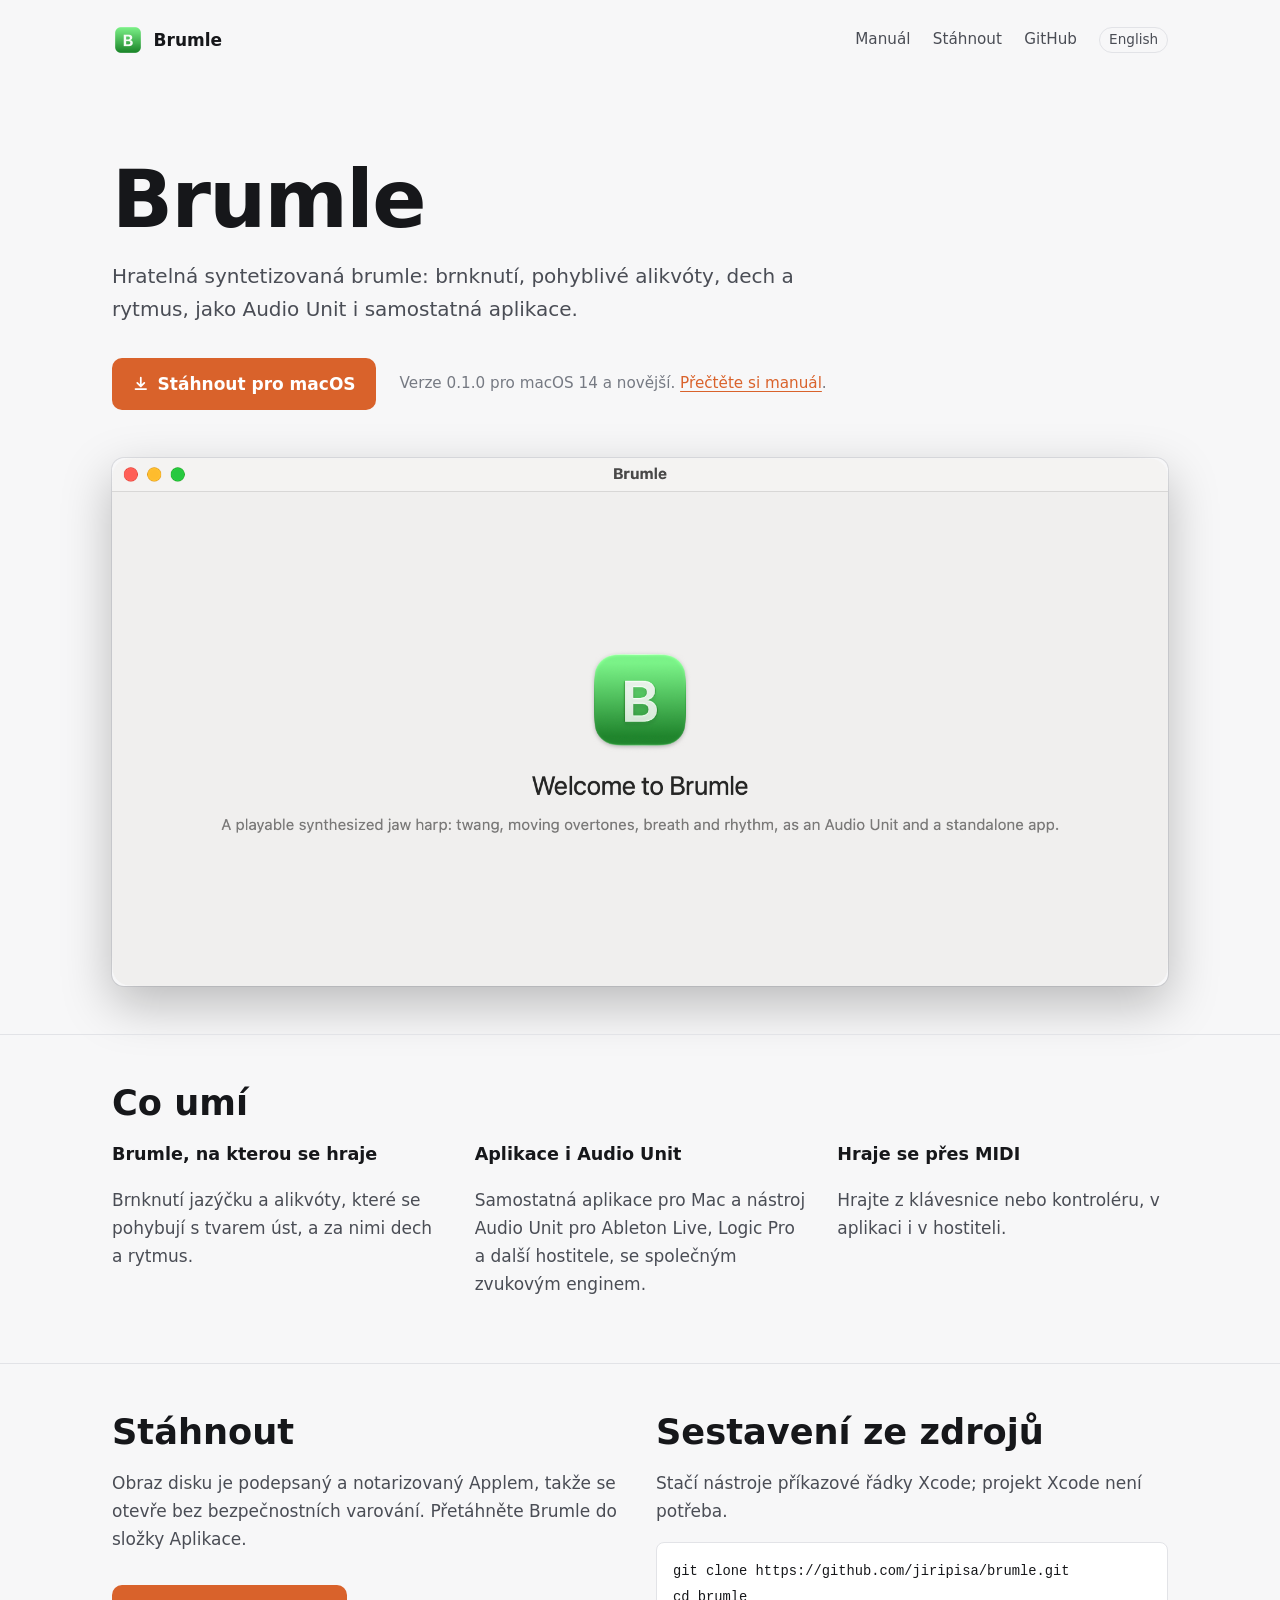
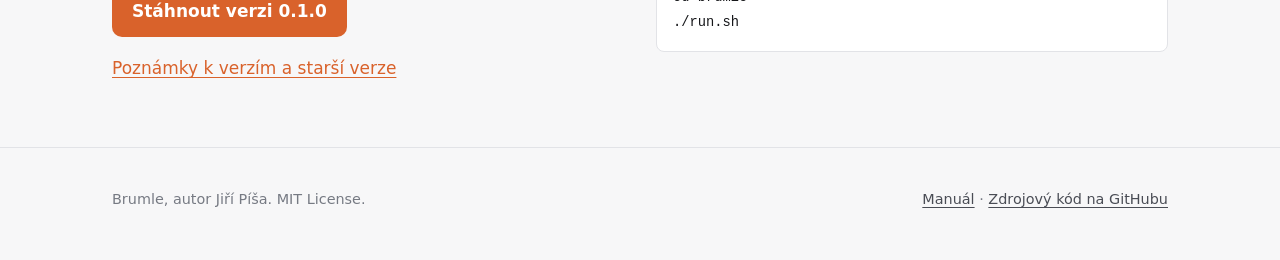
==== docs/cs/index.html @ c971d028 "chore: app skeleton — a synthesized jaw harp, app and Audio Unit to come" ====
<!doctype html>
<html lang="cs">
<head>
<meta charset="utf-8">
<meta name="viewport" content="width=device-width, initial-scale=1">
<title>Brumle pro macOS</title>
<meta name="description" content="Hratelná syntetizovaná brumle: brnknutí, pohyblivé alikvóty, dech a rytmus, jako Audio Unit i samostatná aplikace.">
<meta property="og:title" content="Brumle">
<meta property="og:description" content="Hratelná syntetizovaná brumle: brnknutí, pohyblivé alikvóty, dech a rytmus, jako Audio Unit i samostatná aplikace.">
<meta property="og:image" content="https://jiripisa.github.io/brumle/assets/brumle-window.png">
<meta property="og:type" content="website">
<link rel="alternate" hreflang="en" href="https://jiripisa.github.io/brumle/">
<link rel="alternate" hreflang="cs" href="https://jiripisa.github.io/brumle/cs/">
<link rel="alternate" hreflang="x-default" href="https://jiripisa.github.io/brumle/">
<link rel="icon" href="../assets/icon.png">
<link rel="stylesheet" href="../assets/site.css">
</head>
<body>

<header class="wrap masthead">
  <a class="brand" href="#top"><img src="../assets/icon.png" alt="" width="32" height="32">Brumle</a>
  <nav aria-label="Stránka">
    <a href="manual.html">Manuál</a>
    <a href="#get">Stáhnout</a>
    <a href="https://github.com/jiripisa/brumle">GitHub</a>
    <a class="lang" href="../" hreflang="en" lang="en">English</a>
  </nav>
</header>

<main id="top">
  <div class="wrap hero">
    <h1>Brumle</h1>
    <p class="lede">Hratelná syntetizovaná brumle: brnknutí, pohyblivé alikvóty, dech a rytmus, jako Audio Unit i samostatná aplikace.</p>
    <div class="actions">
      <a class="button" href="https://github.com/jiripisa/brumle/releases/download/v0.1.0/Brumle-0.1.0.dmg">
        <svg viewBox="0 0 20 20" fill="none" stroke="currentColor" stroke-width="2" aria-hidden="true"><path d="M10 3v10m0 0-4-4m4 4 4-4M4 16h12" stroke-linecap="round" stroke-linejoin="round"/></svg>
        Stáhnout pro macOS
      </a>
      <span class="meta">Verze 0.1.0 pro macOS 14 a novější. <a href="manual.html">Přečtěte si manuál</a>.</span>
    </div>
    <figure class="shot">
      <img src="../assets/brumle-window.png" alt="Okno aplikace Brumle" width="1400">
    </figure>
  </div>

  <section id="features">
    <div class="wrap">
      <h2>Co umí</h2>
      <div class="grid">
        <div>
          <h3>Brumle, na kterou se hraje</h3>
          <p>Brnknutí jazýčku a alikvóty, které se pohybují s tvarem úst,
          a za nimi dech a rytmus.</p>
        </div>
        <div>
          <h3>Aplikace i Audio Unit</h3>
          <p>Samostatná aplikace pro Mac a nástroj Audio Unit pro Ableton Live,
          Logic Pro a další hostitele, se společným zvukovým enginem.</p>
        </div>
        <div>
          <h3>Hraje se přes MIDI</h3>
          <p>Hrajte z klávesnice nebo kontroléru, v aplikaci i v hostiteli.</p>
        </div>
      </div>
    </div>
  </section>

  <section id="get">
    <div class="wrap grid">
      <div>
        <h2>Stáhnout</h2>
        <p>Obraz disku je podepsaný a notarizovaný Applem, takže se otevře bez
        bezpečnostních varování. Přetáhněte Brumle do složky Aplikace.</p>
        <div class="actions">
          <a class="button" href="https://github.com/jiripisa/brumle/releases/download/v0.1.0/Brumle-0.1.0.dmg">Stáhnout verzi 0.1.0</a>
        </div>
        <p><a href="https://github.com/jiripisa/brumle/releases">Poznámky k verzím a starší verze</a></p>
      </div>
      <div>
        <h2>Sestavení ze zdrojů</h2>
        <p>Stačí nástroje příkazové řádky Xcode; projekt Xcode není potřeba.</p>
<pre><code>git clone https://github.com/jiripisa/brumle.git
cd brumle
./run.sh</code></pre>
      </div>
    </div>
  </section>
</main>

<footer>
  <div class="wrap">
    <span>Brumle, autor Jiří Píša. MIT License.</span>
    <span><a href="manual.html">Manuál</a> · <a href="https://github.com/jiripisa/brumle">Zdrojový kód na GitHubu</a></span>
  </div>
</footer>

</body>
</html>
---- docs/assets/site.css ----
/* Shared by index.html and manual.html. Colours are tokens; adjust --accent
   to the app's icon. Light and dark follow the system. */
:root {
  --bg: #f7f7f8;
  --panel: #ffffff;
  --line: #e2e3e7;
  --ink: #16171a;
  --ink2: #4a4d55;
  --ink3: #767a83;
  --accent: #d9622b;
  --accent-ink: #ffffff;
  --measure: 44rem;
  --gutter: clamp(1rem, 4vw, 3rem);
  color-scheme: light dark;
}
@media (prefers-color-scheme: dark) {
  :root {
    --bg: #131418;
    --panel: #1a1c21;
    --line: #2a2d34;
    --ink: #e7ecf2;
    --ink2: #aab2bd;
    --ink3: #7d848e;
    --accent: #ff9e4a;
    --accent-ink: #1a1209;
  }
}
* { box-sizing: border-box; }
html { -webkit-text-size-adjust: 100%; scroll-padding-top: 1.5rem; }
body {
  margin: 0;
  background: var(--bg);
  color: var(--ink2);
  font: 1.0625rem/1.65 system-ui, -apple-system, "Segoe UI", sans-serif;
}
a { color: var(--accent); text-underline-offset: .2em; }
a:focus-visible, button:focus-visible { outline: 2px solid var(--accent); outline-offset: 3px; border-radius: 4px; }
code, kbd, pre { font-family: ui-monospace, "SF Mono", Menlo, monospace; font-size: .9em; }
code { color: var(--ink); }
b, strong { color: var(--ink); font-weight: 600; }
img { max-width: 100%; height: auto; }
.wrap { max-width: 72rem; margin: 0 auto; padding: 0 var(--gutter); }

.masthead { display: flex; align-items: center; justify-content: space-between; gap: 1rem; padding-block: 1.5rem; }
.brand { display: flex; align-items: center; gap: .6rem; color: var(--ink); text-decoration: none; font-weight: 650; }
.brand img { width: 2rem; height: 2rem; }
.masthead nav { display: flex; flex-wrap: wrap; justify-content: flex-end; gap: .4rem 1.4rem; }
.masthead nav a { color: var(--ink2); text-decoration: none; font-size: .95rem; }
.masthead nav a:hover, .masthead nav a[aria-current] { color: var(--ink); }
.masthead nav a.lang { padding: 0 .55rem; border: 1px solid var(--line); border-radius: 999px; font-size: .85rem; }

.hero { padding-block: clamp(2rem, 7vw, 5rem) 3rem; }
.hero h1 { margin: 0; color: var(--ink); font-size: clamp(2.6rem, 8vw, 5rem); line-height: 1; letter-spacing: -.02em; }
.lede { max-width: var(--measure); margin: 1.25rem 0 0; font-size: 1.25rem; }
.actions { display: flex; flex-wrap: wrap; align-items: center; gap: 1rem 1.5rem; margin-top: 2rem; }
.button {
  display: inline-flex; align-items: center; gap: .5rem; padding: .75rem 1.25rem; border-radius: 10px;
  background: var(--accent); color: var(--accent-ink); font-weight: 650; text-decoration: none;
}
.button svg { width: 1.1rem; height: 1.1rem; }
.meta { color: var(--ink3); font-size: .95rem; }
.shot { margin: 3rem 0 0; }
.shot img { display: block; border-radius: 12px; box-shadow: 0 18px 50px rgba(0,0,0,.25), 0 0 0 1px var(--line); }

section { padding-block: 3rem; border-top: 1px solid var(--line); }
section h2 { margin: 0 0 1rem; color: var(--ink); font-size: clamp(1.6rem, 3.5vw, 2.2rem); line-height: 1.15; }
section p, section li { max-width: var(--measure); }
.grid { display: grid; grid-template-columns: repeat(auto-fit, minmax(16rem, 1fr)); gap: 2rem; }
.grid h3 { margin: 0 0 .4rem; color: var(--ink); font-size: 1.1rem; }
pre { overflow-x: auto; padding: 1rem; border-radius: 8px; background: var(--panel); border: 1px solid var(--line); color: var(--ink); }

footer { padding-block: 2.5rem 3rem; color: var(--ink3); font-size: .9rem; border-top: 1px solid var(--line); }
footer .wrap { display: flex; flex-wrap: wrap; justify-content: space-between; gap: 1rem; }
footer a { color: var(--ink2); }

@media (max-width: 640px) {
  .masthead nav a:not(.lang):not(:first-child) { display: none; }
}
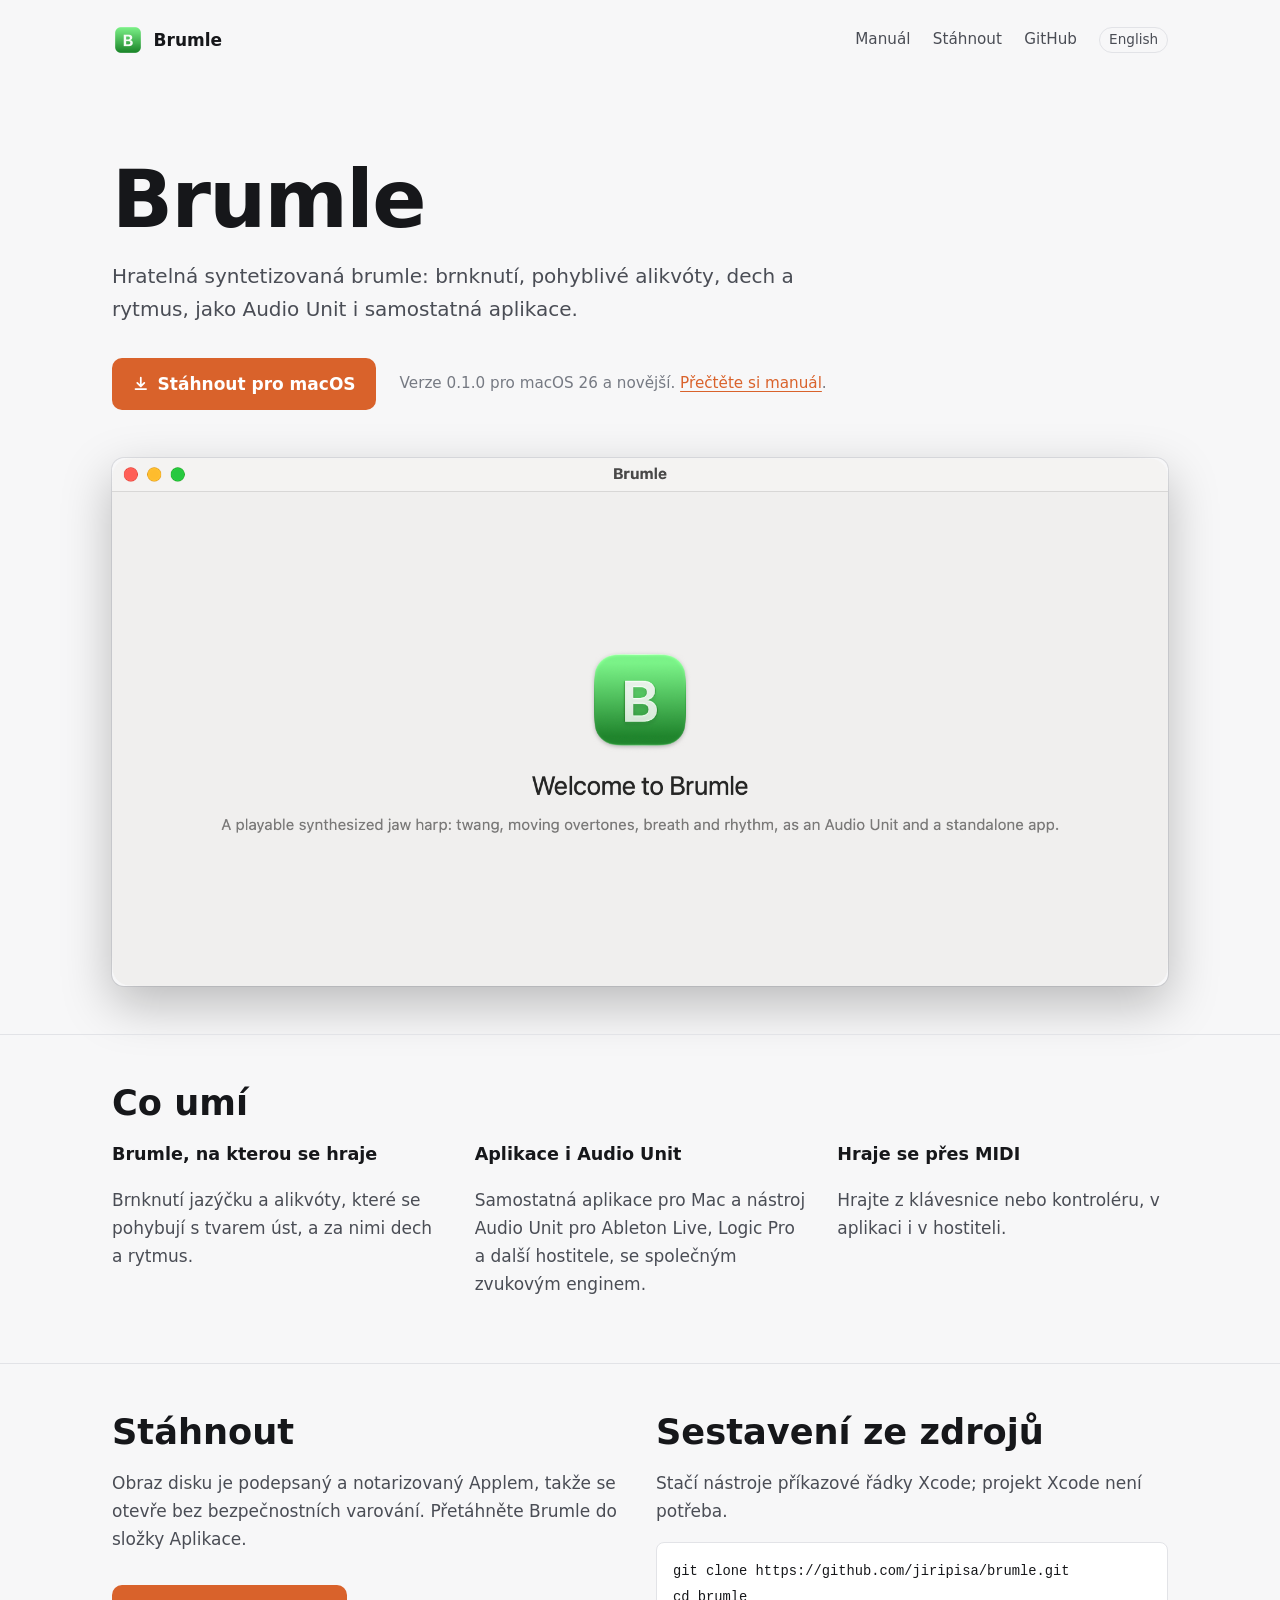
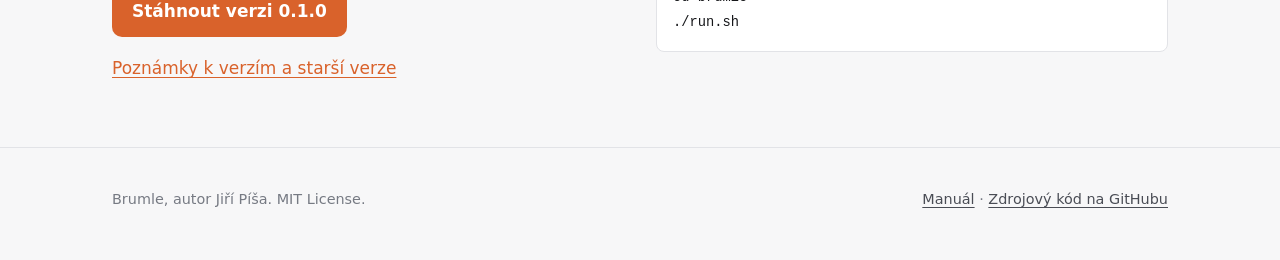
==== commit c3b68c47: "chore(build): macOS 26, and the prototype as a test reference" ====
--- a/docs/cs/index.html
+++ b/docs/cs/index.html
@@ -36,7 +36,7 @@
         <svg viewBox="0 0 20 20" fill="none" stroke="currentColor" stroke-width="2" aria-hidden="true"><path d="M10 3v10m0 0-4-4m4 4 4-4M4 16h12" stroke-linecap="round" stroke-linejoin="round"/></svg>
         Stáhnout pro macOS
       </a>
-      <span class="meta">Verze 0.1.0 pro macOS 14 a novější. <a href="manual.html">Přečtěte si manuál</a>.</span>
+      <span class="meta">Verze 0.1.0 pro macOS 26 a novější. <a href="manual.html">Přečtěte si manuál</a>.</span>
     </div>
     <figure class="shot">
       <img src="../assets/brumle-window.png" alt="Okno aplikace Brumle" width="1400">
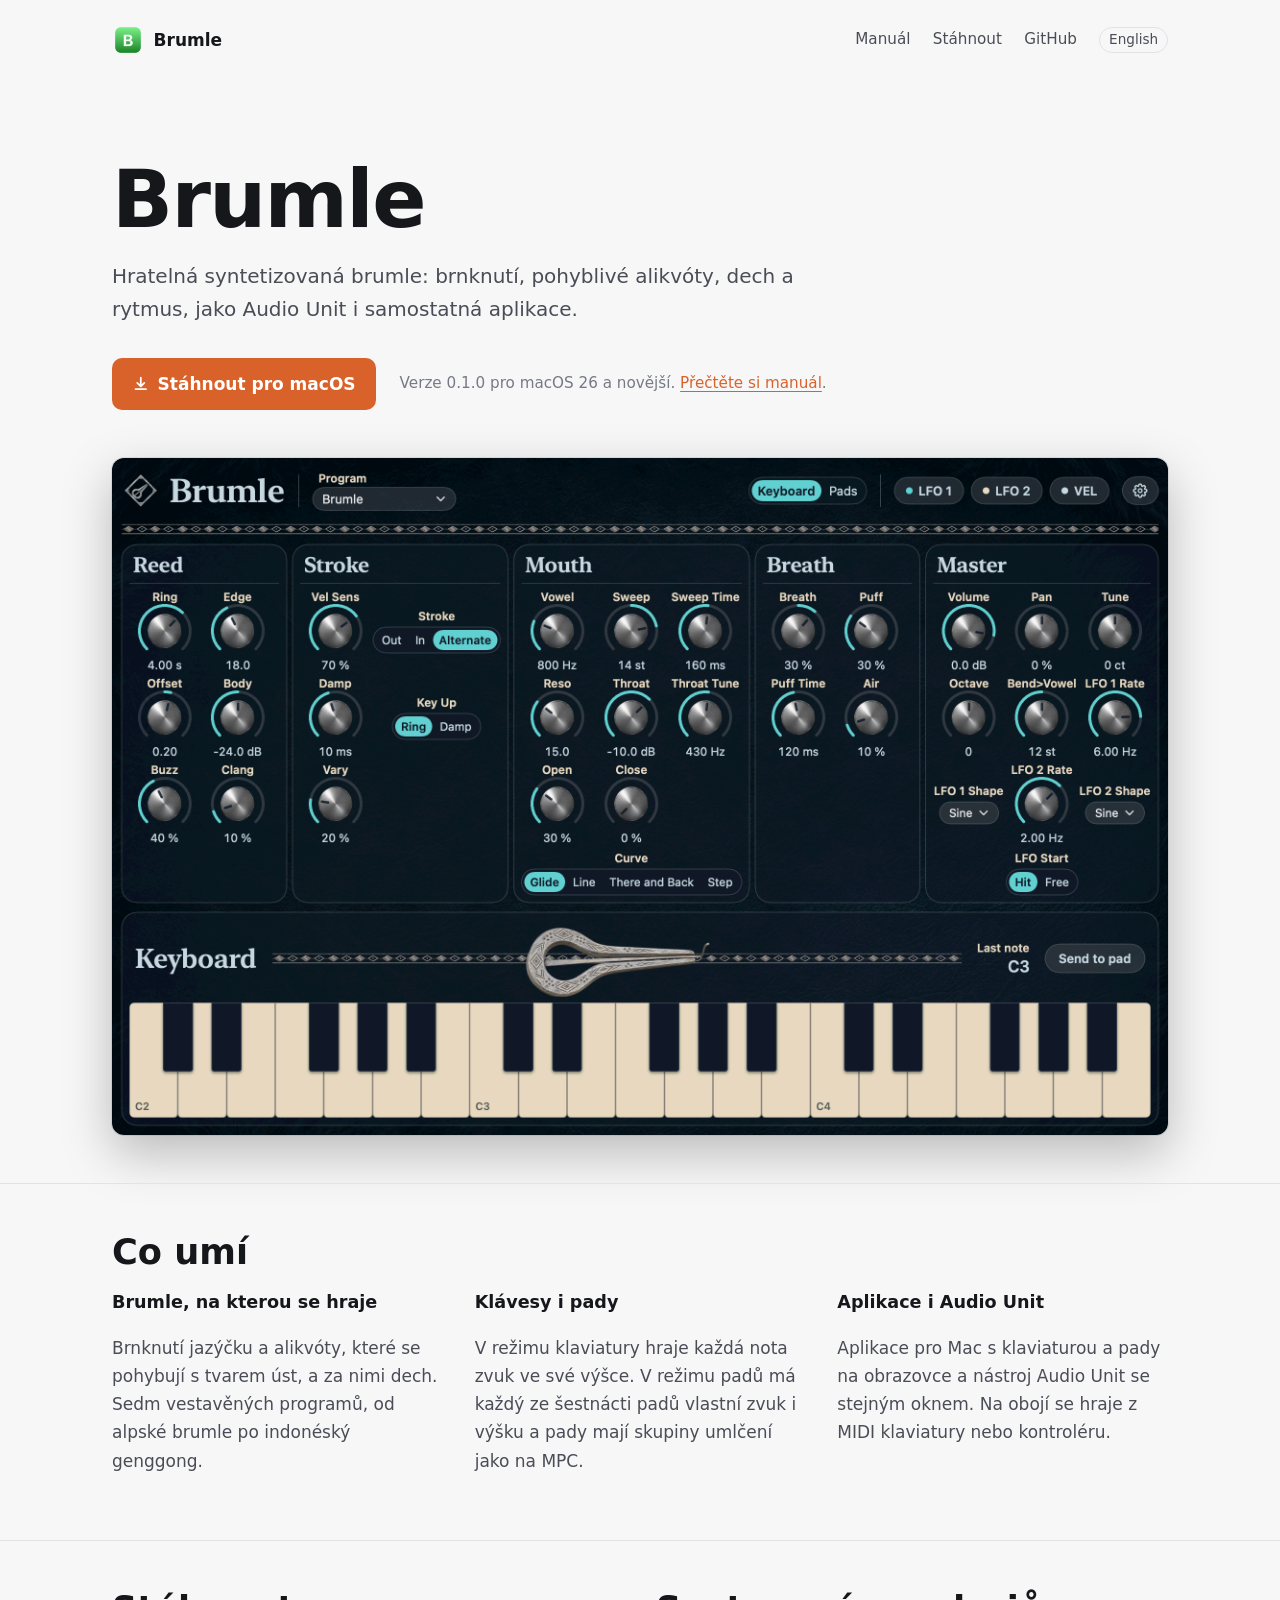
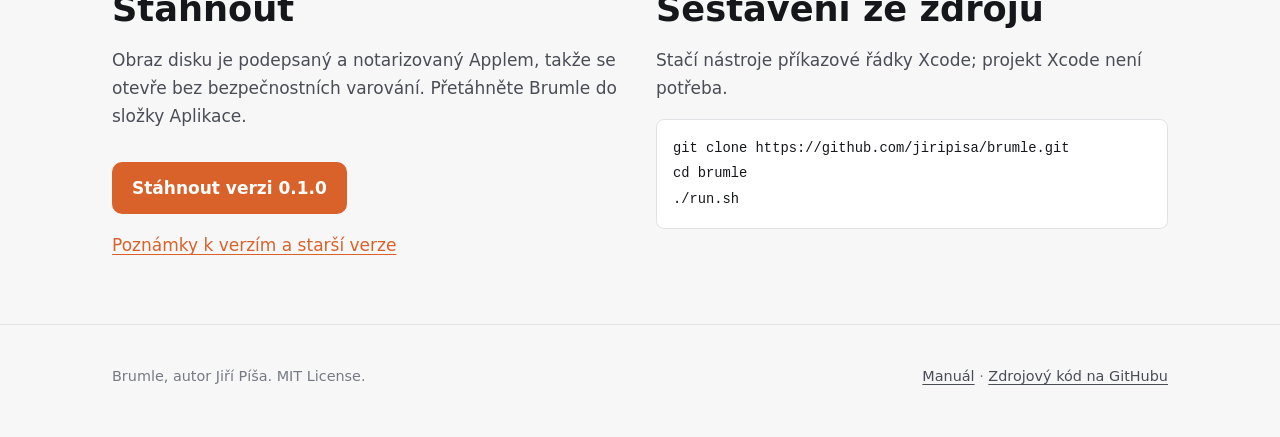
==== commit e998f2ea: "docs: manual and verification for phase 04" ====
--- a/docs/cs/index.html
+++ b/docs/cs/index.html
@@ -50,16 +50,20 @@
         <div>
           <h3>Brumle, na kterou se hraje</h3>
           <p>Brnknutí jazýčku a alikvóty, které se pohybují s tvarem úst,
-          a za nimi dech a rytmus.</p>
+          a za nimi dech. Sedm vestavěných programů, od alpské brumle
+          po indonéský genggong.</p>
+        </div>
+        <div>
+          <h3>Klávesy i pady</h3>
+          <p>V režimu klaviatury hraje každá nota zvuk ve své výšce. V režimu
+          padů má každý ze šestnácti padů vlastní zvuk i výšku a pady mají
+          skupiny umlčení jako na MPC.</p>
         </div>
         <div>
           <h3>Aplikace i Audio Unit</h3>
-          <p>Samostatná aplikace pro Mac a nástroj Audio Unit pro Ableton Live,
-          Logic Pro a další hostitele, se společným zvukovým enginem.</p>
-        </div>
-        <div>
-          <h3>Hraje se přes MIDI</h3>
-          <p>Hrajte z klávesnice nebo kontroléru, v aplikaci i v hostiteli.</p>
+          <p>Aplikace pro Mac s klaviaturou a pady na obrazovce a nástroj
+          Audio Unit se stejným oknem. Na obojí se hraje z MIDI klaviatury
+          nebo kontroléru.</p>
         </div>
       </div>
     </div>
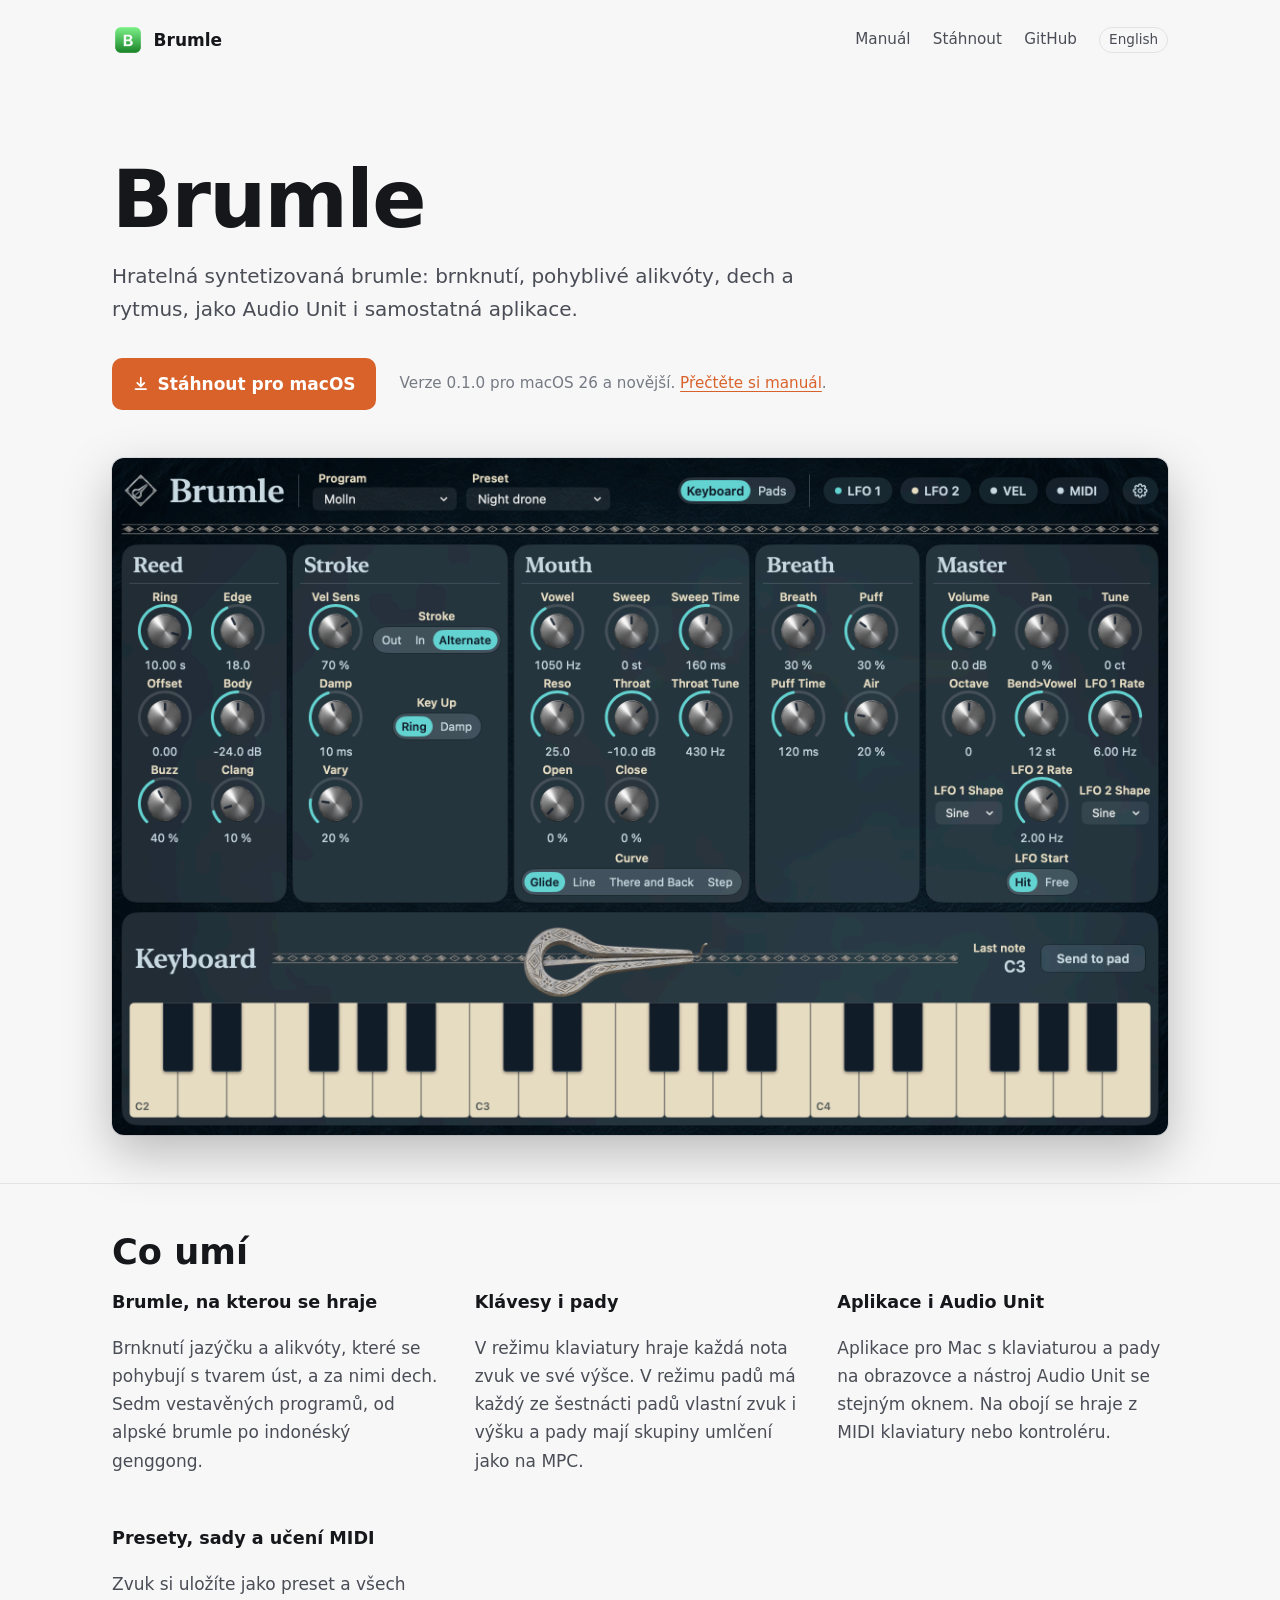
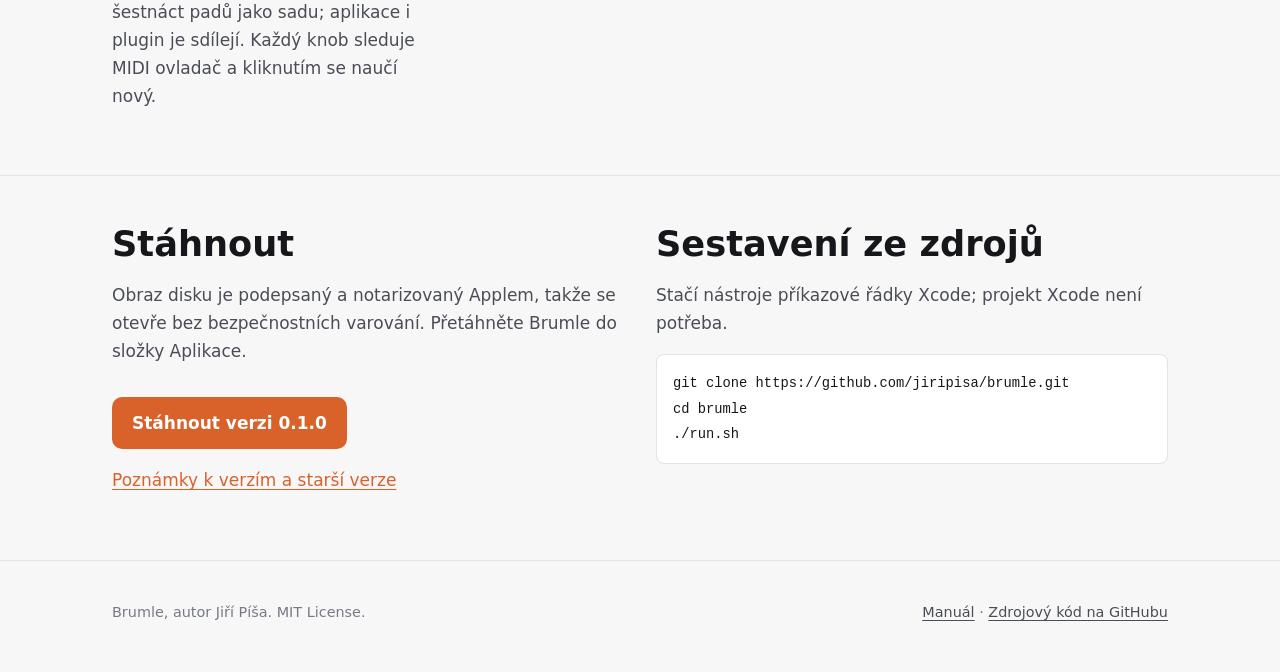
==== commit a302b083: "docs: manual and verification for phase 05" ====
--- a/docs/cs/index.html
+++ b/docs/cs/index.html
@@ -65,6 +65,12 @@
           Audio Unit se stejným oknem. Na obojí se hraje z MIDI klaviatury
           nebo kontroléru.</p>
         </div>
+        <div>
+          <h3>Presety, sady a učení MIDI</h3>
+          <p>Zvuk si uložíte jako preset a všech šestnáct padů jako sadu;
+          aplikace i plugin je sdílejí. Každý knob sleduje MIDI ovladač
+          a kliknutím se naučí nový.</p>
+        </div>
       </div>
     </div>
   </section>
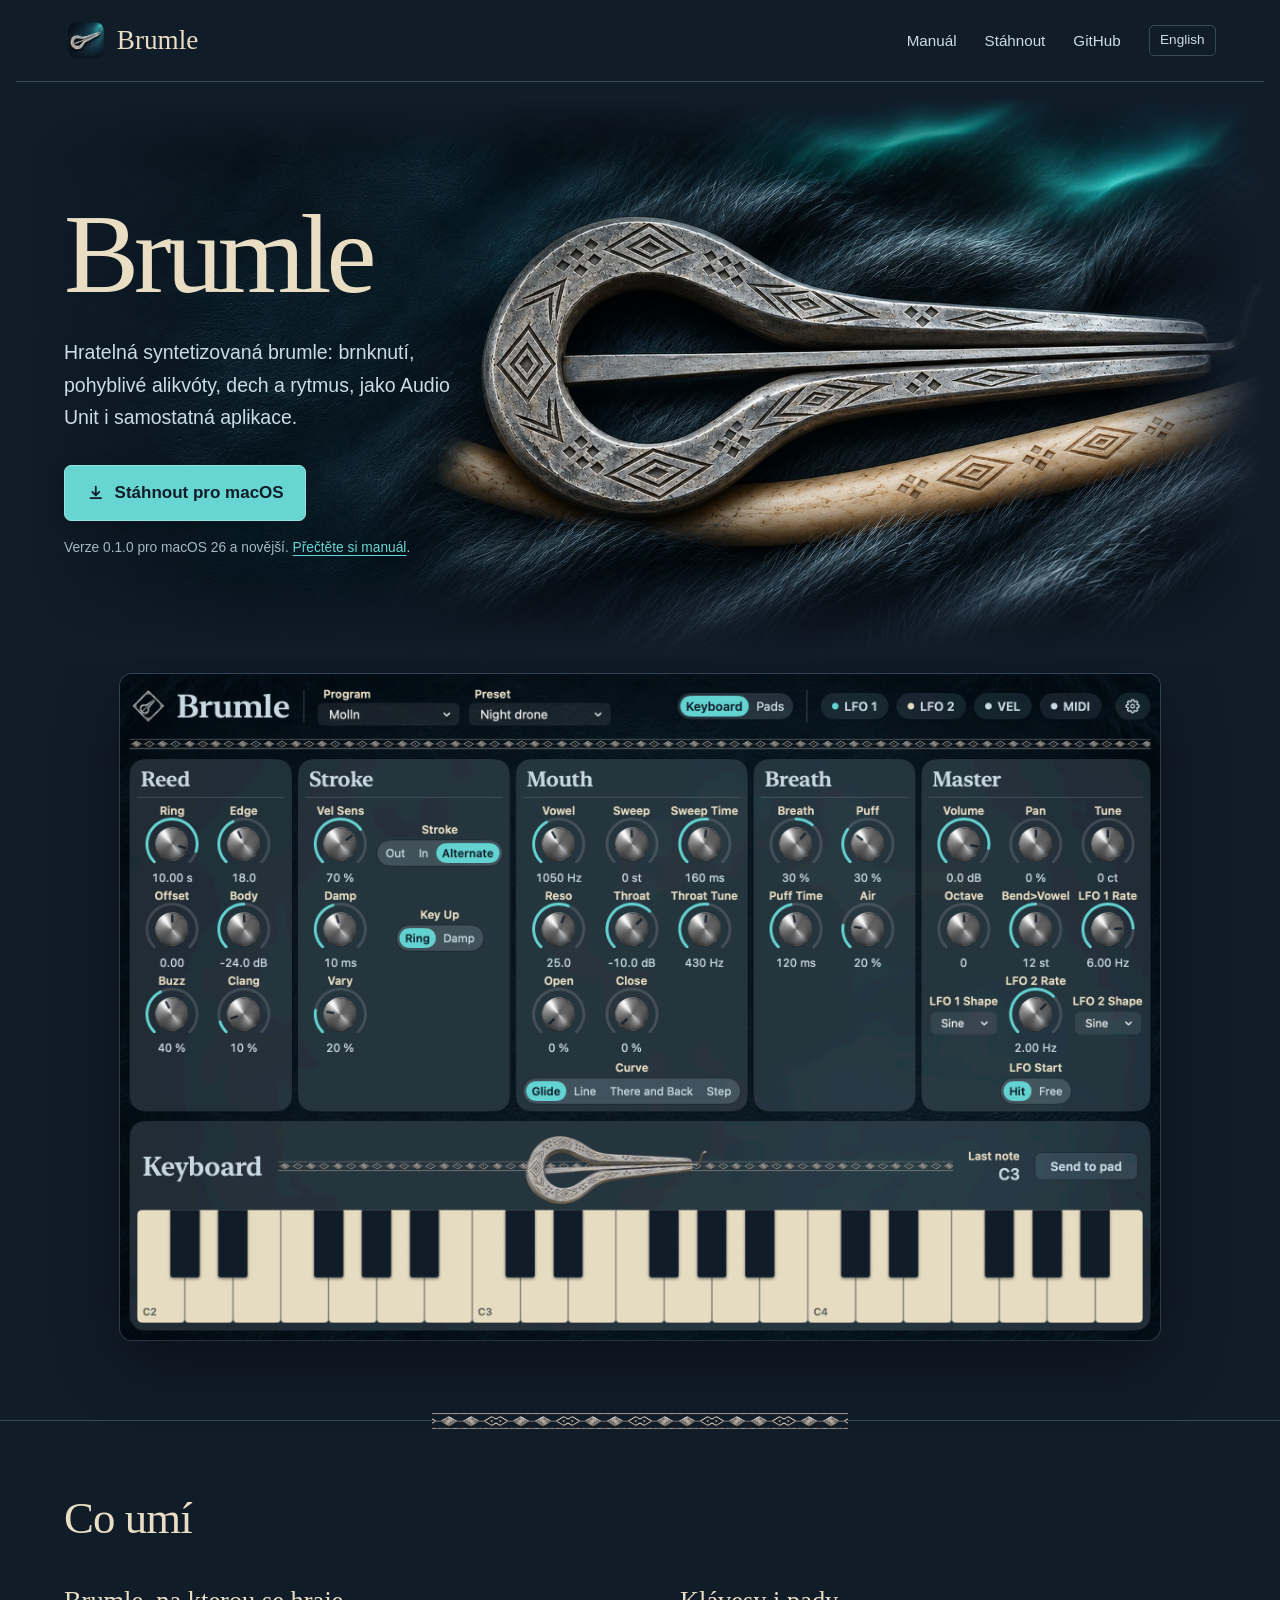
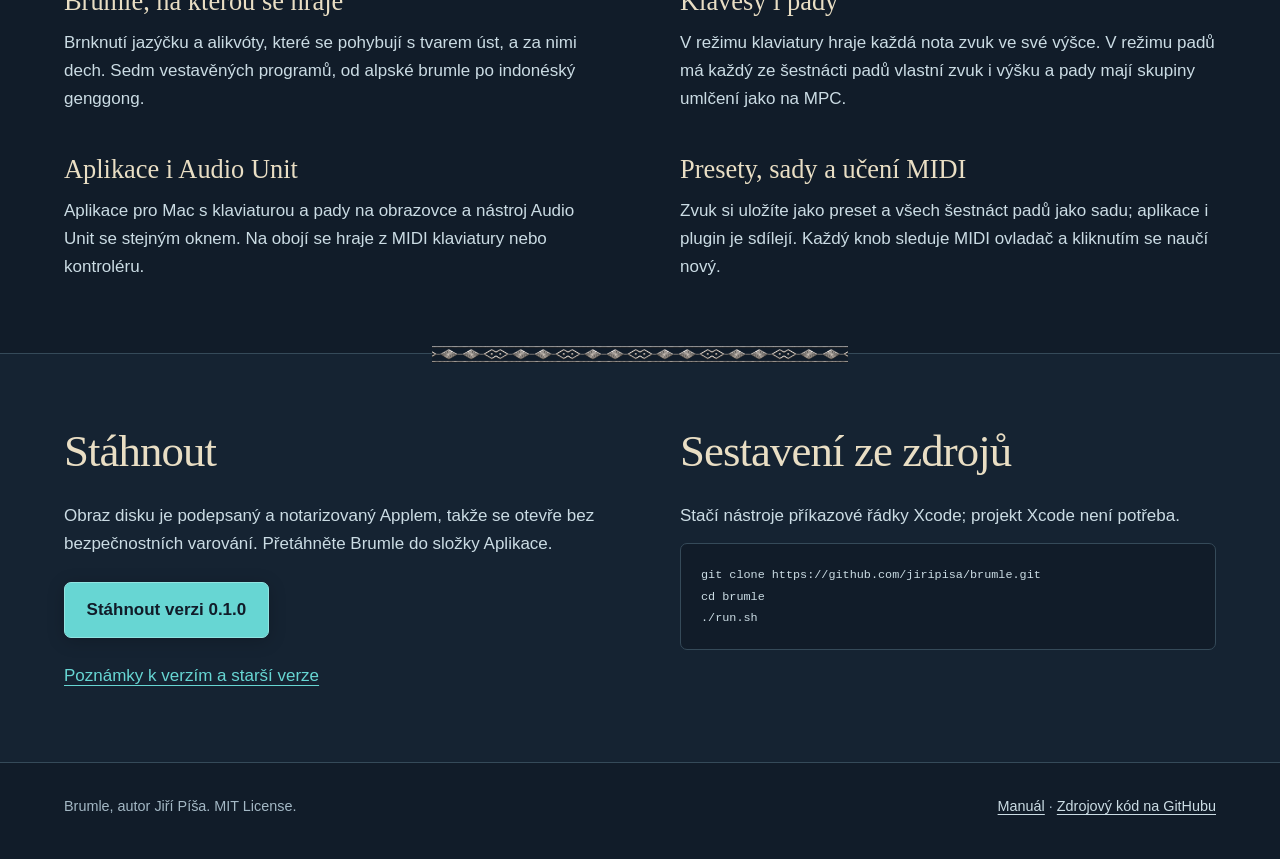
==== commit 56bc3083: "Merge branch 'feature/07-icon-website': app icon and website look (phase 07)" ====
--- a/docs/cs/index.html
+++ b/docs/cs/index.html
@@ -29,6 +29,9 @@
 
 <main id="top">
   <div class="wrap hero">
+    <div class="hero-intro">
+      <img class="hero-art" src="../assets/hero-khomus.jpg" alt="" width="2400" height="1000" fetchpriority="high">
+      <div class="hero-copy">
     <h1>Brumle</h1>
     <p class="lede">Hratelná syntetizovaná brumle: brnknutí, pohyblivé alikvóty, dech a rytmus, jako Audio Unit i samostatná aplikace.</p>
     <div class="actions">
@@ -37,6 +40,8 @@
         Stáhnout pro macOS
       </a>
       <span class="meta">Verze 0.1.0 pro macOS 26 a novější. <a href="manual.html">Přečtěte si manuál</a>.</span>
+    </div>
+      </div>
     </div>
     <figure class="shot">
       <img src="../assets/brumle-window.png" alt="Okno aplikace Brumle" width="1400">
--- a/docs/assets/site.css
+++ b/docs/assets/site.css
@@ -1,29 +1,17 @@
-/* Shared by index.html and manual.html. Colours are tokens; adjust --accent
-   to the app's icon. Light and dark follow the system. */
+/* Polar Khomus: shared by both languages and the manual. */
 :root {
-  --bg: #f7f7f8;
-  --panel: #ffffff;
-  --line: #e2e3e7;
-  --ink: #16171a;
-  --ink2: #4a4d55;
-  --ink3: #767a83;
-  --accent: #d9622b;
-  --accent-ink: #ffffff;
+  --bg: #111c29;
+  --panel: #1a2b3b;
+  --line: #354a59;
+  --ink: #e9dec4;
+  --ink2: #cbdce4;
+  --ink3: #a4b8c5;
+  --accent: #67d6d3;
+  --accent-ink: #111c29;
+  --display: "New York", ui-serif, Georgia, serif;
   --measure: 44rem;
-  --gutter: clamp(1rem, 4vw, 3rem);
-  color-scheme: light dark;
-}
-@media (prefers-color-scheme: dark) {
-  :root {
-    --bg: #131418;
-    --panel: #1a1c21;
-    --line: #2a2d34;
-    --ink: #e7ecf2;
-    --ink2: #aab2bd;
-    --ink3: #7d848e;
-    --accent: #ff9e4a;
-    --accent-ink: #1a1209;
-  }
+  --gutter: clamp(1.25rem, 4vw, 3rem);
+  color-scheme: dark;
 }
 * { box-sizing: border-box; }
 html { -webkit-text-size-adjust: 100%; scroll-padding-top: 1.5rem; }
@@ -31,48 +19,80 @@
   margin: 0;
   background: var(--bg);
   color: var(--ink2);
-  font: 1.0625rem/1.65 system-ui, -apple-system, "Segoe UI", sans-serif;
+  font: 1.0625rem/1.65 -apple-system, BlinkMacSystemFont, "SF Pro Text", "Segoe UI", sans-serif;
 }
-a { color: var(--accent); text-underline-offset: .2em; }
-a:focus-visible, button:focus-visible { outline: 2px solid var(--accent); outline-offset: 3px; border-radius: 4px; }
+a { color: var(--accent); text-underline-offset: .22em; }
+a:hover { color: #a0eeeb; }
+a:focus-visible, button:focus-visible { outline: 2px solid var(--accent); outline-offset: 5px; border-radius: 3px; }
 code, kbd, pre { font-family: ui-monospace, "SF Mono", Menlo, monospace; font-size: .9em; }
-code { color: var(--ink); }
+code { color: var(--ink2); }
 b, strong { color: var(--ink); font-weight: 600; }
 img { max-width: 100%; height: auto; }
-.wrap { max-width: 72rem; margin: 0 auto; padding: 0 var(--gutter); }
+h1, h2, h3 { font-family: var(--display); font-weight: 500; }
+.wrap { max-width: 78rem; margin: 0 auto; padding: 0 var(--gutter); }
 
-.masthead { display: flex; align-items: center; justify-content: space-between; gap: 1rem; padding-block: 1.5rem; }
-.brand { display: flex; align-items: center; gap: .6rem; color: var(--ink); text-decoration: none; font-weight: 650; }
-.brand img { width: 2rem; height: 2rem; }
-.masthead nav { display: flex; flex-wrap: wrap; justify-content: flex-end; gap: .4rem 1.4rem; }
+.masthead { display: flex; align-items: center; justify-content: space-between; gap: 1rem; padding-block: 1.15rem; border-bottom: 1px solid var(--line); }
+.brand { display: flex; align-items: center; gap: .55rem; color: var(--ink); text-decoration: none; font: 500 1.7rem/1 var(--display); }
+.brand img { width: 2.75rem; height: 2.75rem; }
+.masthead nav { display: flex; flex-wrap: wrap; justify-content: flex-end; align-items: center; gap: .4rem 1.75rem; }
 .masthead nav a { color: var(--ink2); text-decoration: none; font-size: .95rem; }
-.masthead nav a:hover, .masthead nav a[aria-current] { color: var(--ink); }
-.masthead nav a.lang { padding: 0 .55rem; border: 1px solid var(--line); border-radius: 999px; font-size: .85rem; }
+.masthead nav a:hover, .masthead nav a[aria-current] { color: var(--accent); }
+.masthead nav a.lang { padding: .2rem .65rem; border: 1px solid var(--line); border-radius: 5px; font-size: .85rem; }
 
-.hero { padding-block: clamp(2rem, 7vw, 5rem) 3rem; }
-.hero h1 { margin: 0; color: var(--ink); font-size: clamp(2.6rem, 8vw, 5rem); line-height: 1; letter-spacing: -.02em; }
-.lede { max-width: var(--measure); margin: 1.25rem 0 0; font-size: 1.25rem; }
+.hero { padding-top: 1rem; padding-bottom: 5rem; }
+.hero-intro { position: relative; isolation: isolate; display: flex; align-items: center; min-height: 35rem; }
+.hero-art { position: absolute; z-index: -2; width: calc(100% + 6rem); max-width: none; height: 100%; left: -3rem; object-fit: cover; object-position: center; }
+.hero-intro::after { content: ""; position: absolute; inset: 0 -3rem; z-index: -1; background: linear-gradient(90deg, var(--bg) 0%, transparent 18%, transparent 88%, var(--bg)), linear-gradient(0deg, var(--bg), transparent 17%, transparent 90%, var(--bg)); pointer-events: none; }
+.hero-copy { width: 35%; padding-block: 3rem; }
+.hero h1 { margin: 0; color: var(--ink); font-size: clamp(4.5rem, 8.8vw, 8rem); line-height: 1.03; letter-spacing: -.045em; }
+.lede { max-width: 29rem; margin: 1.5rem 0 0; font-size: 1.22rem; line-height: 1.65; text-wrap: pretty; }
 .actions { display: flex; flex-wrap: wrap; align-items: center; gap: 1rem 1.5rem; margin-top: 2rem; }
-.button {
-  display: inline-flex; align-items: center; gap: .5rem; padding: .75rem 1.25rem; border-radius: 10px;
-  background: var(--accent); color: var(--accent-ink); font-weight: 650; text-decoration: none;
-}
+.button { display: inline-flex; justify-content: center; align-items: center; gap: .65rem; min-height: 3.25rem; padding: .8rem 1.35rem; border: 1px solid #91e4e1; border-radius: 7px; background: var(--accent); color: var(--accent-ink); font-weight: 650; text-decoration: none; box-shadow: 0 3px 18px #0003; }
+.button:hover { background: #96e6e2; color: var(--accent-ink); }
 .button svg { width: 1.1rem; height: 1.1rem; }
-.meta { color: var(--ink3); font-size: .95rem; }
-.shot { margin: 3rem 0 0; }
-.shot img { display: block; border-radius: 12px; box-shadow: 0 18px 50px rgba(0,0,0,.25), 0 0 0 1px var(--line); }
+.meta { color: var(--ink3); font-size: .86rem; }
+.hero .meta { max-width: 25rem; }
+.shot { margin: 1rem auto 0; max-width: 65rem; }
+.shot img { display: block; width: 100%; border-radius: 12px; box-shadow: 0 22px 65px #0006, 0 0 0 1px var(--line); }
 
-section { padding-block: 3rem; border-top: 1px solid var(--line); }
-section h2 { margin: 0 0 1rem; color: var(--ink); font-size: clamp(1.6rem, 3.5vw, 2.2rem); line-height: 1.15; }
+section { padding-block: 4.5rem; border-top: 1px solid var(--line); }
+main > section { position: relative; }
+main > section::before { content: ""; display: block; position: absolute; top: -9px; left: 50%; transform: translateX(-50%); width: min(26rem, 70%); height: 18px; background: var(--bg) url("ornament.png") repeat-x center / auto 18px; }
+section h2 { margin: 0 0 1.5rem; color: var(--ink); font-size: clamp(2rem, 3.5vw, 3rem); line-height: 1.15; letter-spacing: -.02em; }
 section p, section li { max-width: var(--measure); }
-.grid { display: grid; grid-template-columns: repeat(auto-fit, minmax(16rem, 1fr)); gap: 2rem; }
-.grid h3 { margin: 0 0 .4rem; color: var(--ink); font-size: 1.1rem; }
-pre { overflow-x: auto; padding: 1rem; border-radius: 8px; background: var(--panel); border: 1px solid var(--line); color: var(--ink); }
-
-footer { padding-block: 2.5rem 3rem; color: var(--ink3); font-size: .9rem; border-top: 1px solid var(--line); }
+.grid { display: grid; grid-template-columns: repeat(2, minmax(0, 1fr)); gap: 2.5rem 5rem; }
+.grid h3 { margin: 0 0 .65rem; color: var(--ink); font-size: 1.65rem; line-height: 1.25; }
+.grid p { margin-block: .7rem 0; }
+#features h2 { margin-bottom: 2.5rem; }
+#get { background: #152332; }
+#get .actions { margin-top: 1.5rem; margin-bottom: 1.5rem; }
+pre { overflow-x: auto; padding: 1.25rem; border-radius: 7px; background: #111c29; border: 1px solid var(--line); color: var(--ink2); font-size: .82rem; }
+footer { padding-block: 2rem 2.5rem; color: var(--ink3); font-size: .9rem; border-top: 1px solid var(--line); }
 footer .wrap { display: flex; flex-wrap: wrap; justify-content: space-between; gap: 1rem; }
 footer a { color: var(--ink2); }
 
-@media (max-width: 640px) {
-  .masthead nav a:not(.lang):not(:first-child) { display: none; }
+@media (max-width: 1000px) {
+  .masthead { gap: .6rem; }
+  .masthead nav { gap: .5rem 1rem; }
+  .masthead nav a { font-size: .85rem; }
+  .brand { font-size: 1.5rem; }
+  .brand img { width: 2.3rem; height: 2.3rem; }
+  .hero { padding-top: 0; padding-bottom: 3rem; }
+  .hero-intro { display: flex; flex-direction: column-reverse; min-height: 0; }
+  .hero-copy { width: 100%; padding: 2.75rem 0 .5rem; }
+  .hero h1 { font-size: clamp(4.5rem, 16vw, 6rem); }
+  .lede { max-width: 32rem; font-size: 1.1rem; margin-top: 1.25rem; }
+  .hero .actions { margin-top: 1.5rem; gap: 1rem; }
+  .hero-art { position: relative; z-index: 0; left: auto; width: calc(100% + 2 * var(--gutter)); height: 16rem; object-position: right center; }
+  .hero-intro::after { inset: auto calc(-1 * var(--gutter)) 0; height: 16rem; z-index: 1; background: linear-gradient(0deg, var(--bg), transparent 22%, transparent 85%, var(--bg)); }
+  .shot { margin-top: 1rem; }
+  section { padding-block: 3rem; }
+  .grid { gap: 2rem; grid-template-columns: minmax(0, 1fr); }
+  .grid h3 { font-size: 1.5rem; }
+  #features h2 { margin-bottom: 2rem; }
 }
+@media (max-width: 480px) {
+  .masthead { flex-wrap: wrap; padding-block: .8rem; }
+  .masthead nav { width: 100%; justify-content: space-between; gap: .5rem; padding-block: .35rem; }
+  .hero .button { width: 100%; }
+}
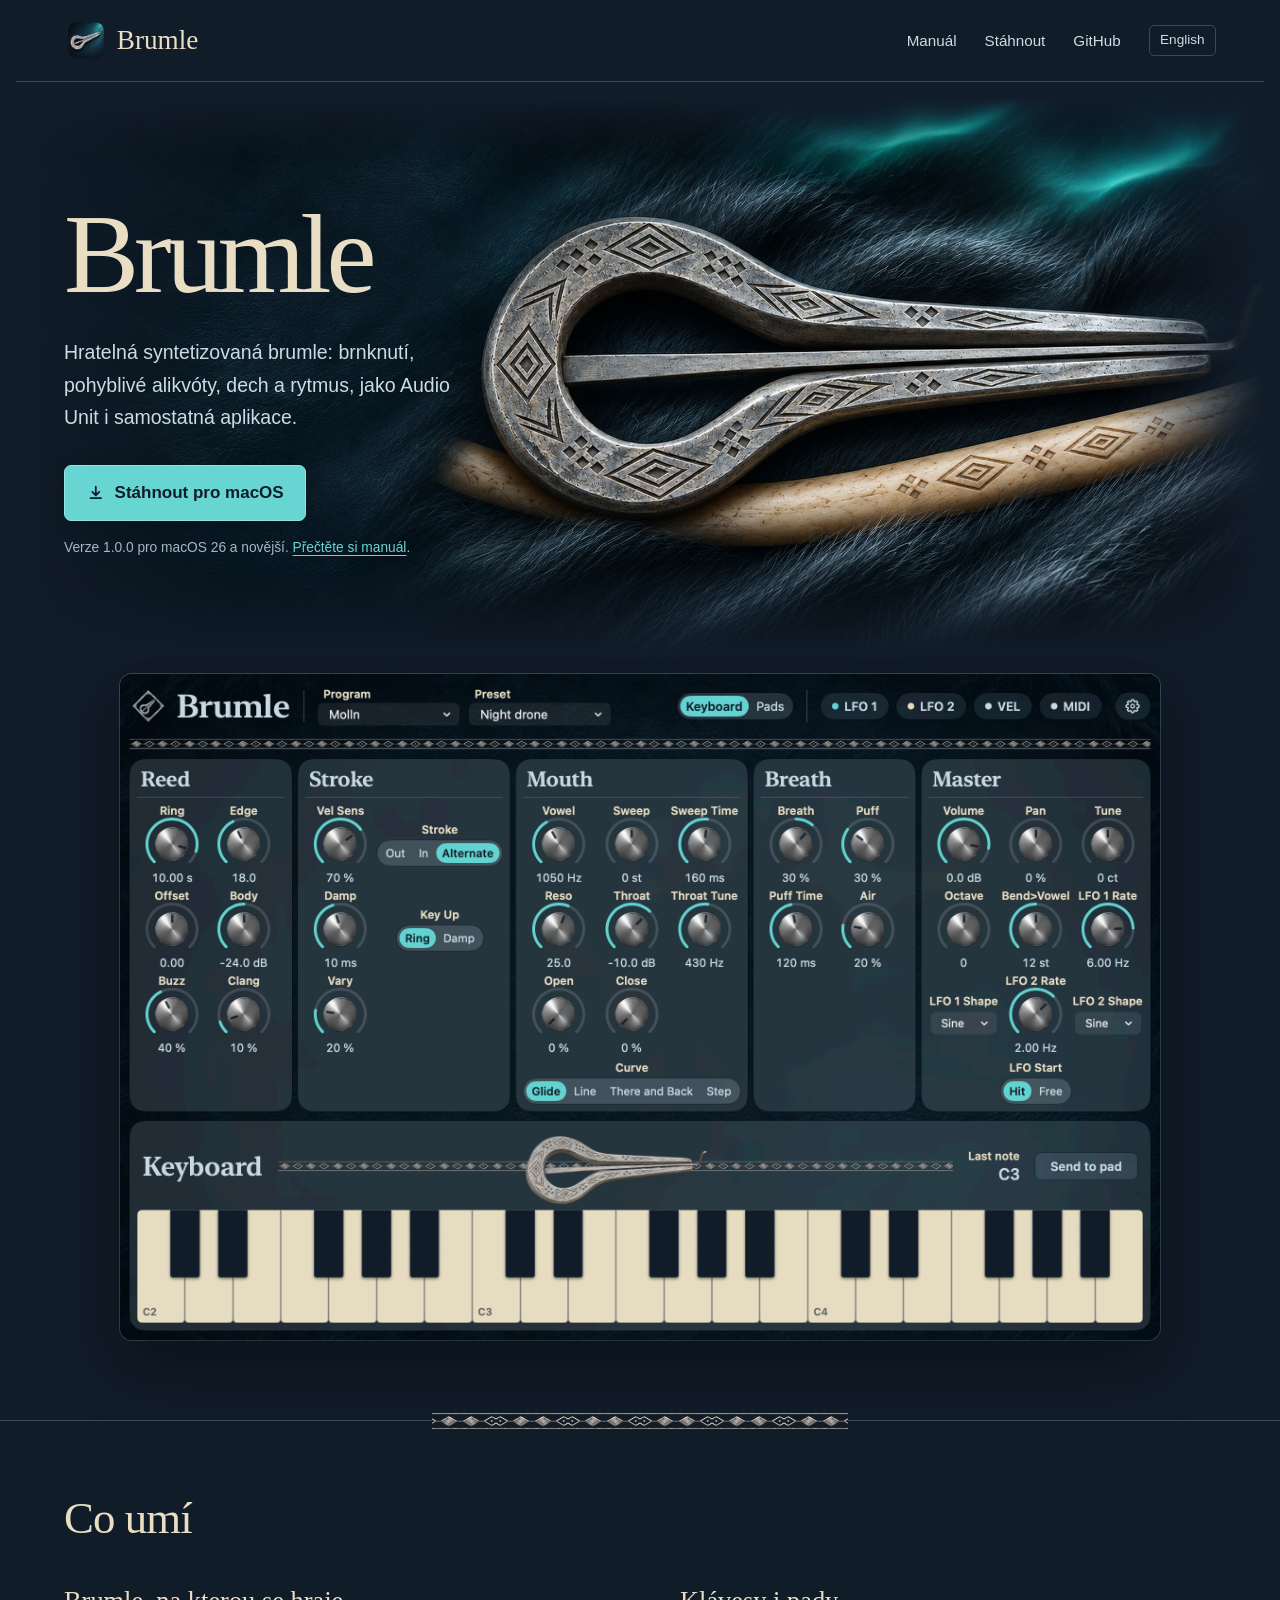
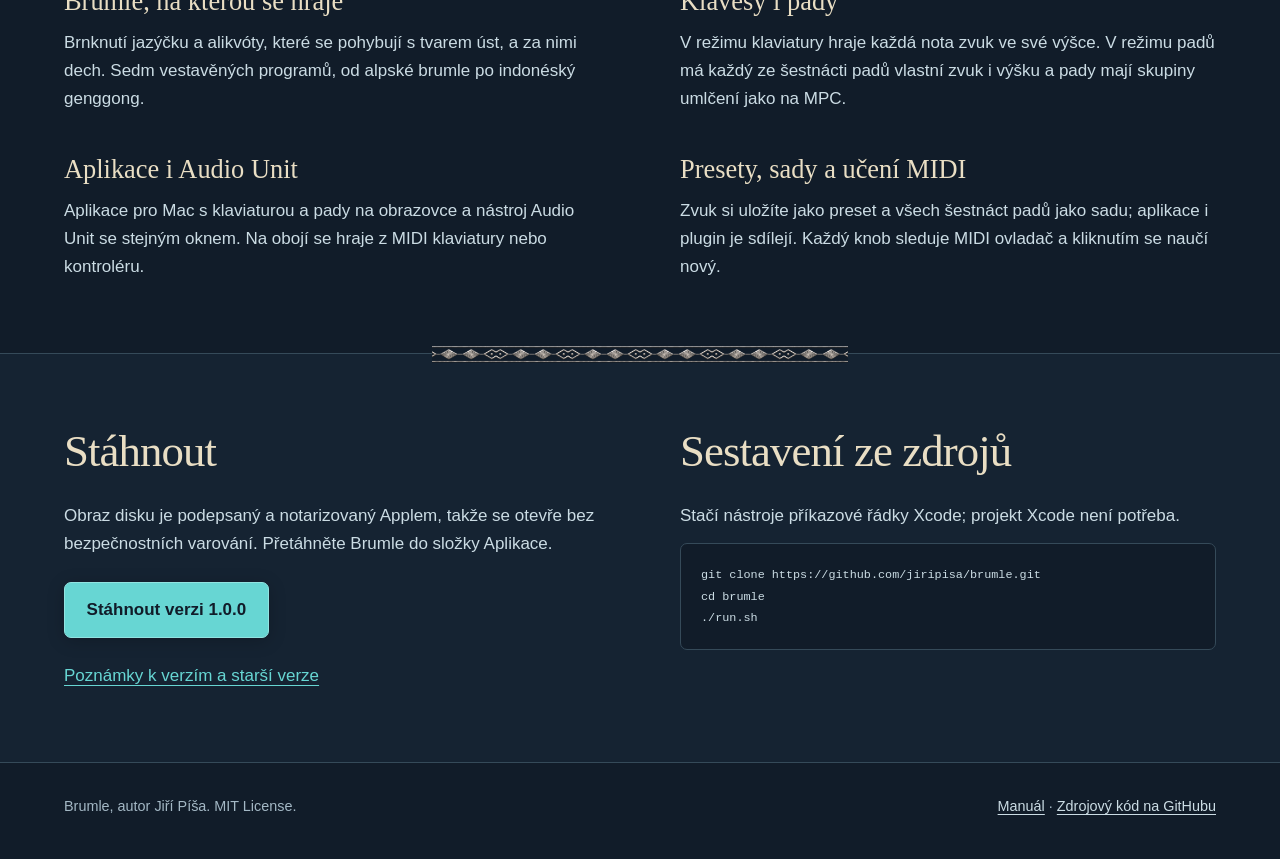
==== commit 4b45a36c: "chore: merge feature/08-v1.0.0-release — v1.0.0 release" ====
--- a/docs/cs/index.html
+++ b/docs/cs/index.html
@@ -35,11 +35,11 @@
     <h1>Brumle</h1>
     <p class="lede">Hratelná syntetizovaná brumle: brnknutí, pohyblivé alikvóty, dech a rytmus, jako Audio Unit i samostatná aplikace.</p>
     <div class="actions">
-      <a class="button" href="https://github.com/jiripisa/brumle/releases/download/v0.1.0/Brumle-0.1.0.dmg">
+      <a class="button" href="https://github.com/jiripisa/brumle/releases/download/v1.0.0/Brumle-1.0.0.dmg">
         <svg viewBox="0 0 20 20" fill="none" stroke="currentColor" stroke-width="2" aria-hidden="true"><path d="M10 3v10m0 0-4-4m4 4 4-4M4 16h12" stroke-linecap="round" stroke-linejoin="round"/></svg>
         Stáhnout pro macOS
       </a>
-      <span class="meta">Verze 0.1.0 pro macOS 26 a novější. <a href="manual.html">Přečtěte si manuál</a>.</span>
+      <span class="meta">Verze 1.0.0 pro macOS 26 a novější. <a href="manual.html">Přečtěte si manuál</a>.</span>
     </div>
       </div>
     </div>
@@ -87,7 +87,7 @@
         <p>Obraz disku je podepsaný a notarizovaný Applem, takže se otevře bez
         bezpečnostních varování. Přetáhněte Brumle do složky Aplikace.</p>
         <div class="actions">
-          <a class="button" href="https://github.com/jiripisa/brumle/releases/download/v0.1.0/Brumle-0.1.0.dmg">Stáhnout verzi 0.1.0</a>
+          <a class="button" href="https://github.com/jiripisa/brumle/releases/download/v1.0.0/Brumle-1.0.0.dmg">Stáhnout verzi 1.0.0</a>
         </div>
         <p><a href="https://github.com/jiripisa/brumle/releases">Poznámky k verzím a starší verze</a></p>
       </div>
